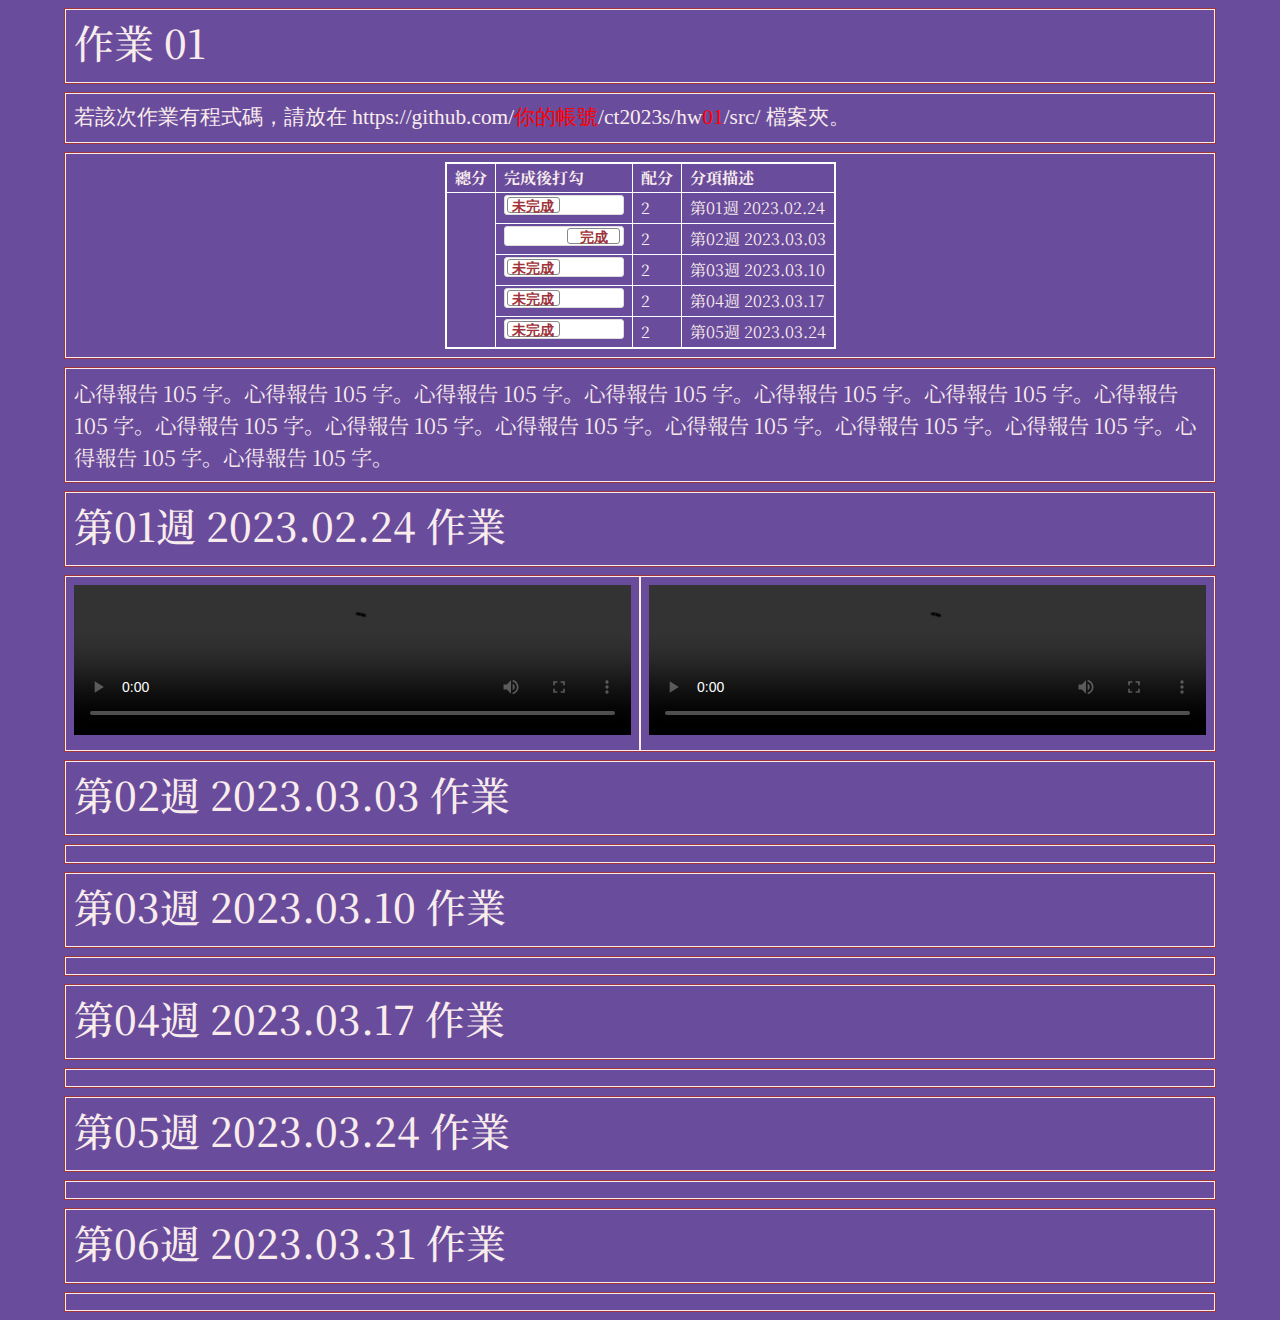
==== hw01/index.html @ 63d11814 "Add files via upload" ====
<!doctype html>
<html lang="zh-Hant-TW">
<head>
<!-- Required meta tags -->
<meta charset="utf-8">
<meta name="viewport" content="width=device-width, initial-scale=1">

<!-- D3, jquery -->
<script src="https://d3js.org/d3.v3.min.js" charset="utf-8"></script>
<script src="https://code.jquery.com/jquery-3.6.0.min.js" charset="utf-8"></script>

<!-- Bootstrap CSS -->
<link href="https://cdn.jsdelivr.net/npm/bootstrap@5.1.1/dist/css/bootstrap.min.css" rel="stylesheet">
<script src="https://cdn.jsdelivr.net/npm/bootstrap@5.1.1/dist/js/bootstrap.bundle.min.js"></script>

<title>作品集 Portfolio</title>
<style type="text/css">
  @import url('https://fonts.googleapis.com/css2?family=Noto+Serif+JP:wght@200&display=swap');

  table {
  border-collapse: collapse;
  border: 2px solid white; /* rgba(217,140,144,1) */
  font-size:  12pt;
  margin-left: auto;
  margin-right: auto;
  }

  td,
  th {
  border: 1px solid white;
  padding: 2px 8px;
  }

  .flipswitch
  {
      position: relative;
      background: white;
      width: 120px;
      height: 20px;
      -webkit-appearance: initial;
      border-radius: 3px;
      -webkit-tap-highlight-color: rgba(0, 0, 0, 0);
      outline:none;
      font-size: 14px;
      font-family: Trebuchet, Arial, sans-serif;
      font-weight: bold;
      cursor:pointer;
      border:1px solid #ddd;
  }
  .flipswitch:after
  {
      position:absolute;
      top:5%;
      display:block; 
      line-height:16px;
      width:45%;
      height:90%;
      background:#fff;
      box-sizing:border-box;
      text-align:center;
      transition: all 0.3s ease-in 0s; 
      color:rgba(159,53,58,1);
      border:#888 1px solid;
      border-radius:3px;
  }
  .flipswitch:after
  {
      left:2%;
      content: "未完成";
  }
  .flipswitch:checked:after
  {
      left:53%;
      content: "完成";
  }

  body {
    background-color: rgb(106, 76, 156); /* #6A4C9C */
    color: rgb(106, 76, 156);
    font-family: 'Noto Serif JP', serif;
  }

  .container-fluid {
    width:  90%;
  }

  .hw12 {
    border: 1px solid rgb(159, 53, 58);
    margin-top: 8px;
    margin-bottom: 8px;
  }

  .twenty {
    border: 1px solid #f9eced;
    color: #f9eced;
    padding: 8px;
    font-size: 16pt;
  }

  .twenty:hover {
      box-shadow: 0 0 5px 3px #f9eced;
      color: cyan; 
      text-shadow: 0 0 6px #FFFFFF, 0 0 6px #000000;
  }

  @font-face {
    font-family:'cjkFonts';
    src: url(cjkFonts_allseto_v1.11.woff2) format('woff2');
    /* https://cloudconvert.com/ttf-to-woff2 */
  }
  
  .cjkFonts {
    font-family: 'cjkFonts';
  }

</style>
</head>
<body>

<div class="container-fluid">

  <!-- ------------------------------------------------>
  <div class="row hw12">
    <div class="col-md-12 twenty">
      <h1>作業 01</h1>
    </div>
  </div>

  <!-- ------------------------------------------------>
  <div class="row hw12">
    <div class="col-md-12 twenty cjkFonts">
      若該次作業有程式碼，請放在 https://github.com/<span style="color:red;">你的帳號</span>/ct2023s/hw<span style="color:red;">01</span>/src/ 檔案夾。
    </div>
  </div>

  <!-- ------------------------------------------------>
  <div class="row hw12">
    <div class="col-md-12 twenty">
      <table>
        <tr>
          <th>總分</th>
          <th>完成後打勾</th>
          <th>配分</th>
          <th>分項描述</th>
        </tr>
        <tr>
          <td rowspan="7" id="myTotal"></td>
          <td><input type="checkbox" class="flipswitch" id="myCheckbox1"></td>
          <td id='m1'>2</td>
          <td>第01週 2023.02.24</td>
        </tr>
        <tr>
          <td><input type="checkbox" class="flipswitch" id="myCheckbox2" checked></td>
          <td id='m2'>2</td>
          <td>第02週 2023.03.03</td>
        </tr>
        <tr>
          <td><input type="checkbox" class="flipswitch" id="myCheckbox3"></td>
          <td id='m3'>2</td>
          <td>第03週 2023.03.10</td>
        </tr>
        <tr>
          <td><input type="checkbox" class="flipswitch" id="myCheckbox4"></td>
          <td id='m4'>2</td>
          <td>第04週 2023.03.17</td>
        </tr>
        <tr>
          <td><input type="checkbox" class="flipswitch" id="myCheckbox5"></td>
          <td id='m5'>2</td>
          <td>第05週 2023.03.24</td>
        </tr>
      </table>
    </div>
  </div>

  <!-- ------------------------------------------------>
  <div class="row hw12">
    <div class="col-md-12 twenty">
      心得報告 105 字。心得報告 105 字。心得報告 105 字。心得報告 105 字。心得報告 105 字。心得報告 105 字。心得報告 105 字。心得報告 105 字。心得報告 105 字。心得報告 105 字。心得報告 105 字。心得報告 105 字。心得報告 105 字。心得報告 105 字。心得報告 105 字。
    </div>
  </div>

  <!-- ------------------------------------------------>
  <div class="row hw12">
    <div class="col-md-12 twenty">
      <h1>第01週 2023.02.24 作業</h1>
    </div>
  </div>

  <!-- ------------------------------------------------>
  <div class="row hw12">
    <div class="col-md-6 twenty">
      <video id="video1" style="width:100%;max-width:100%;" controls="">
        <source src="https://www.w3schools.com/html/mov_bbb.mp4" type="video/mp4">
      </video>
    </div>
    <div class="col-md-6 twenty">
      <video id="video1" style="width:100%;max-width:100%;" controls="">
        <source src="https://www.w3schools.com/html/mov_bbb.mp4" type="video/mp4">
      </video>
    </div>
  </div>


  <!-- ------------------------------------------------>
  <div class="row hw12">
    <div class="col-md-12 twenty">
      <h1>第02週 2023.03.03 作業</h1>
    </div>
  </div>

  <!-- ------------------------------------------------>
  <div class="row hw12">
    <div class="col-md-12 twenty">
      
    </div>
  </div>



  <!-- ------------------------------------------------>
  <div class="row hw12">
    <div class="col-md-12 twenty">
      <h1>第03週 2023.03.10 作業</h1>
    </div>
  </div>

  <!-- ------------------------------------------------>
  <div class="row hw12">
    <div class="col-md-12 twenty">
      
    </div>
  </div>



  <!-- ------------------------------------------------>
  <div class="row hw12">
    <div class="col-md-12 twenty">
      <h1>第04週 2023.03.17 作業</h1>
    </div>
  </div>

  <!-- ------------------------------------------------>
  <div class="row hw12">
    <div class="col-md-12 twenty">
      
    </div>
  </div>



  <!-- ------------------------------------------------>
  <div class="row hw12">
    <div class="col-md-12 twenty">
      <h1>第05週 2023.03.24 作業</h1>
    </div>
  </div>

  <!-- ------------------------------------------------>
  <div class="row hw12">
    <div class="col-md-12 twenty">
      
    </div>
  </div>



  <!-- ------------------------------------------------>
  <div class="row hw12">
    <div class="col-md-12 twenty">
      <h1>第06週 2023.03.31 作業</h1>
    </div>
  </div>

  <!-- ------------------------------------------------>
  <div class="row hw12">
    <div class="col-md-12 twenty">
      
    </div>
  </div>


  <!-- ------------------------------------------------>

  <!-- ------------------------------------------------>


<script>
  $(function() {
    var f = function() {
      $(this).next().text($(this).is(':checked') ? '做完' : '未做完');
    };
    $('input').change(f).trigger('change');
  });

  d3.select("#myCheckbox1").on("change",update);
  d3.select("#myCheckbox2").on("change",update);
  d3.select("#myCheckbox3").on("change",update);
  d3.select("#myCheckbox4").on("change",update);
  d3.select("#myCheckbox5").on("change",update);
  d3.select("#myCheckbox6").on("change",update);
  d3.select("#myCheckbox7").on("change",update);

  update();
  
  function update(){

    var score = 0;

    if (d3.select("#myCheckbox1").property("checked")){
      score += parseInt(d3.select('#m1').html());
    }

    if (d3.select("#myCheckbox2").property("checked")){
      score += parseInt(d3.select('#m2').html());   
    }

    if (d3.select("#myCheckbox3").property("checked")){
      score += parseInt(d3.select('#m3').html());   
    }

    if (d3.select("#myCheckbox4").property("checked")){
      score += parseInt(d3.select('#m4').html());   
    }

    if (d3.select("#myCheckbox5").property("checked")){
      score += parseInt(d3.select('#m5').html());   
    }


    d3.select("#myTotal").html(score);    
  }
</script>

</body>
</html>
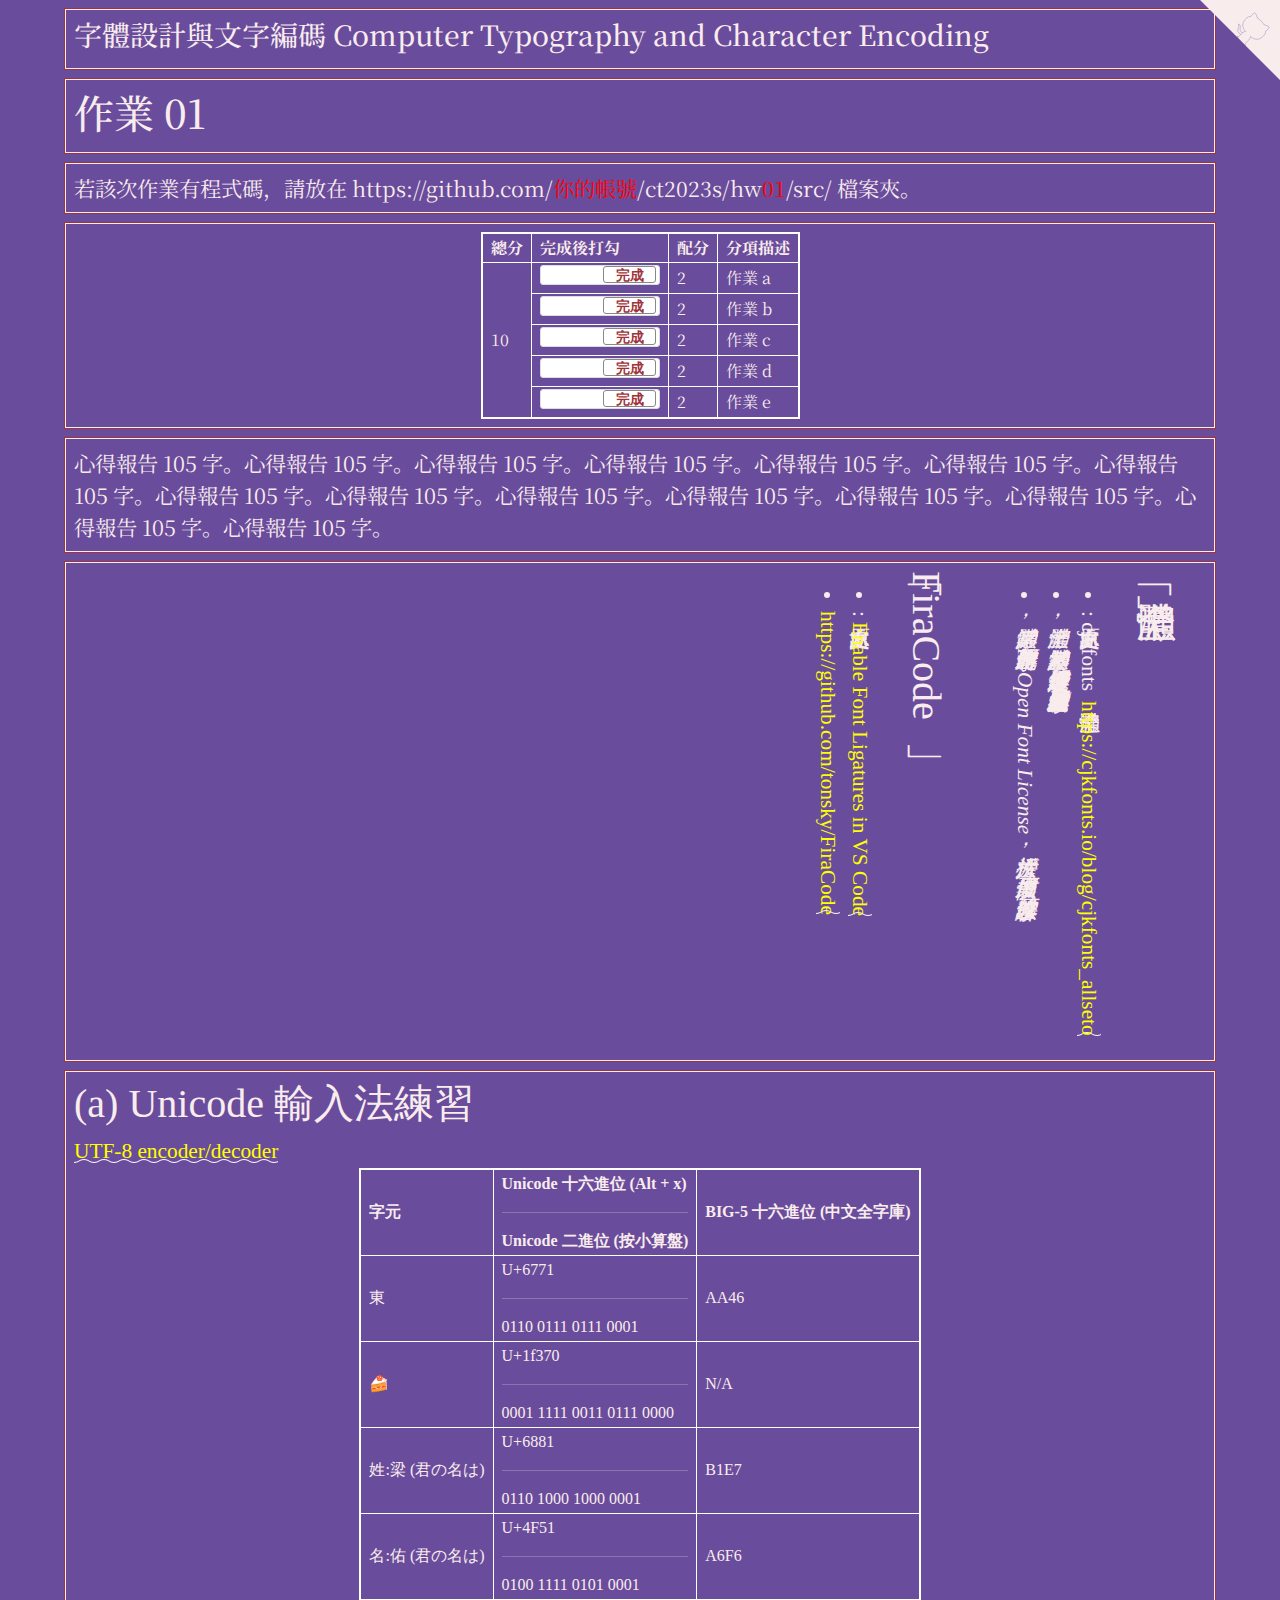
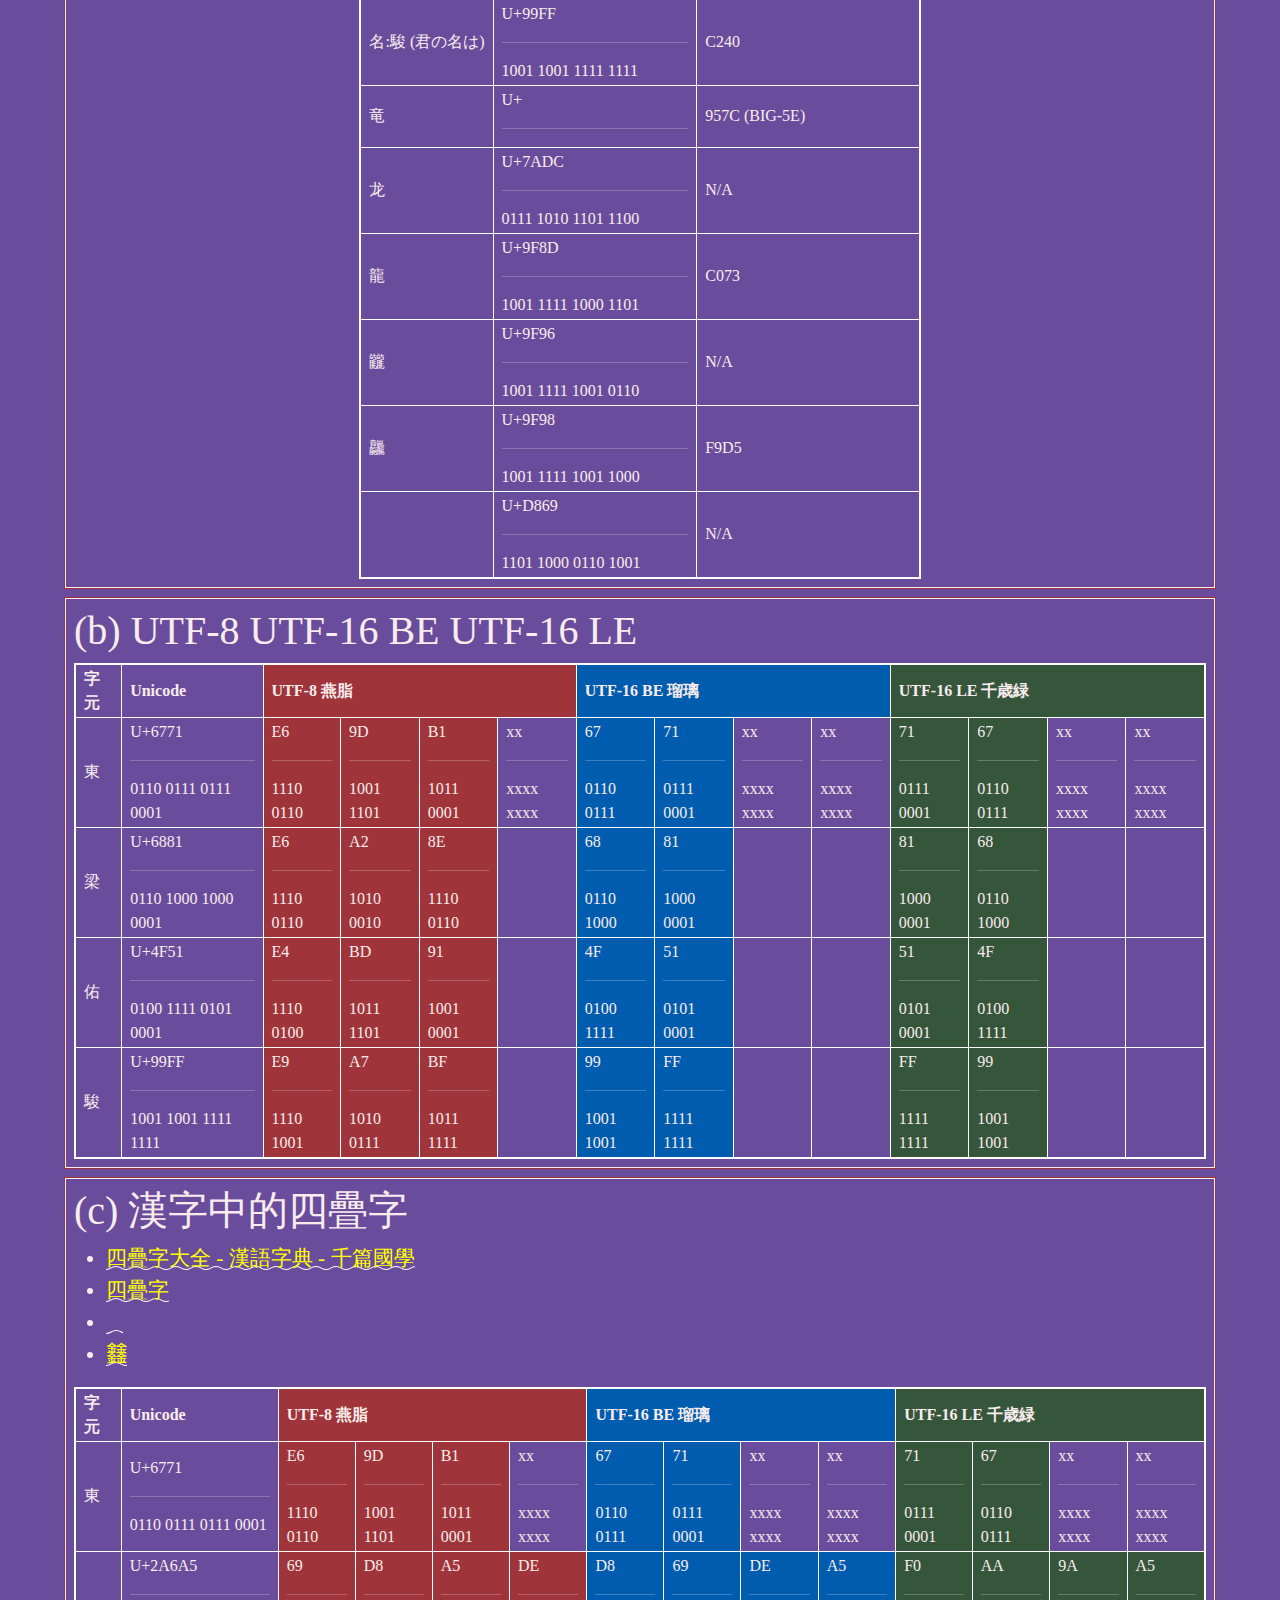
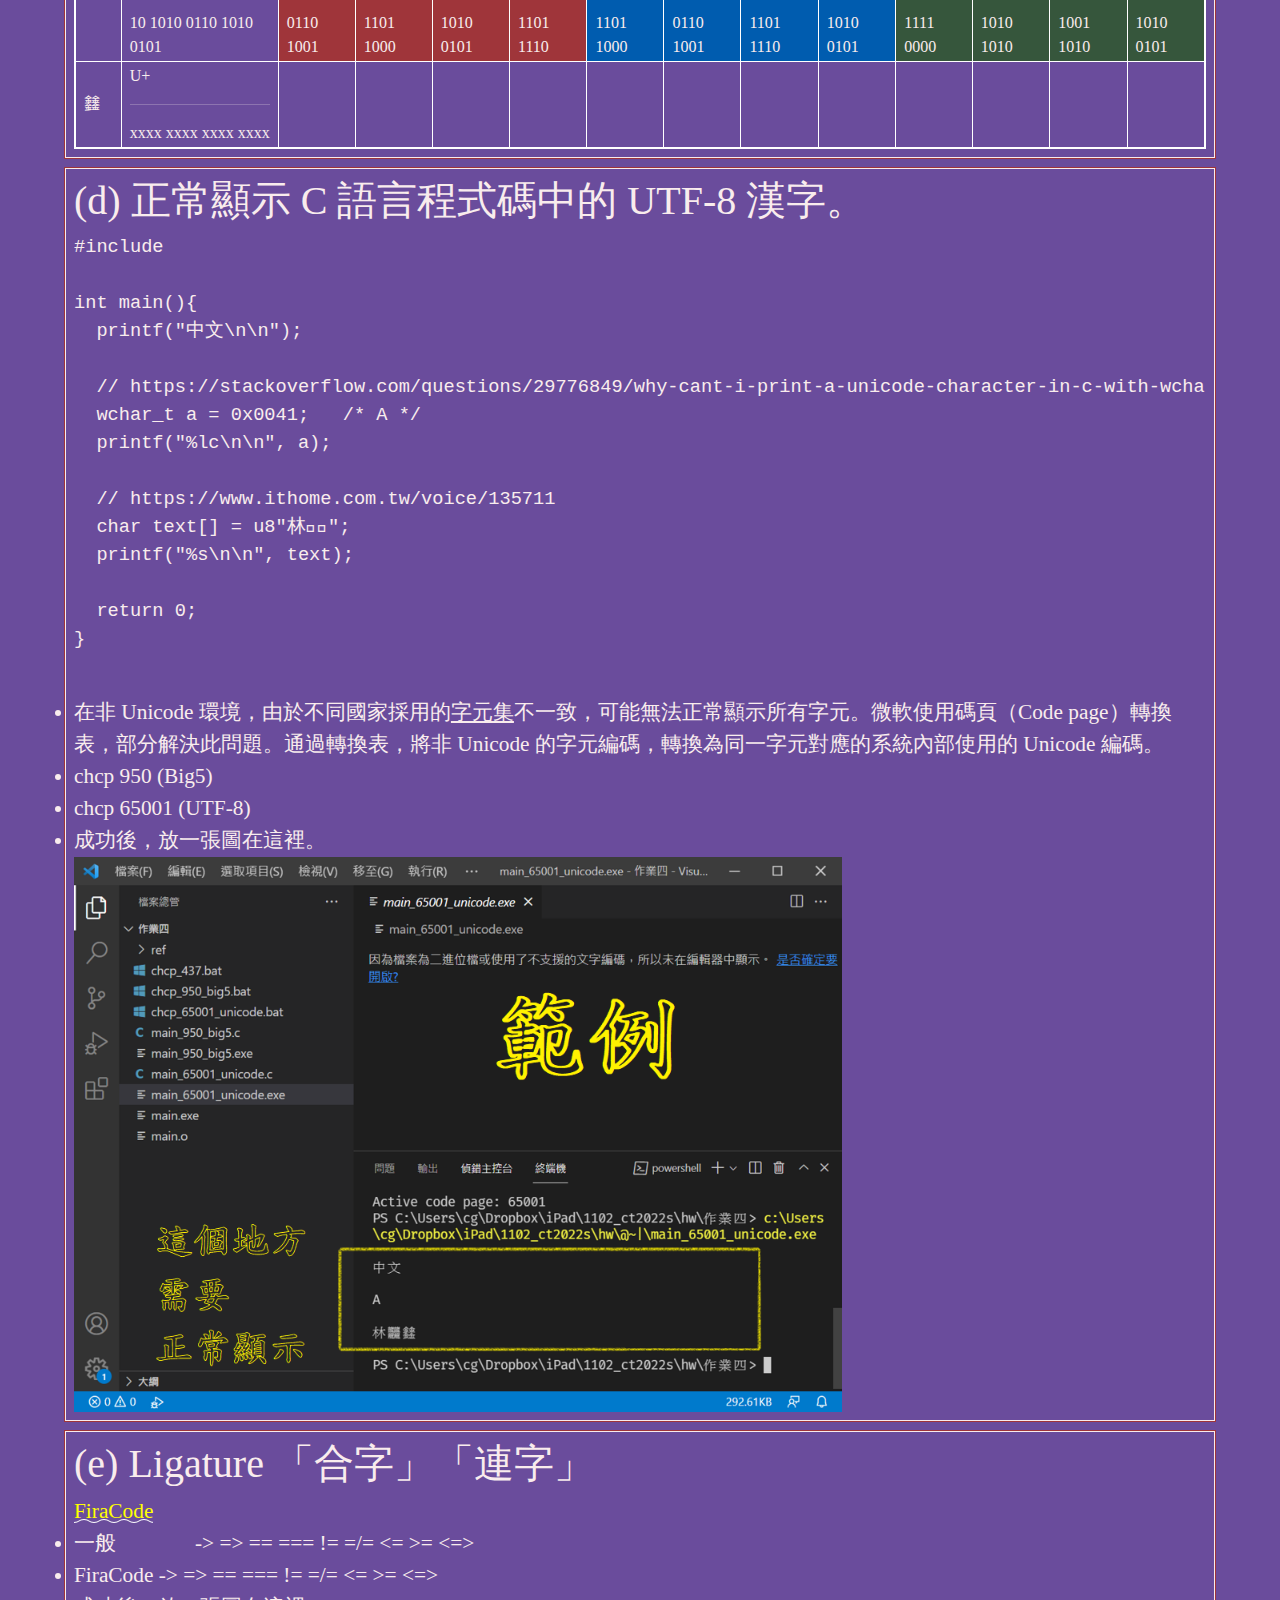
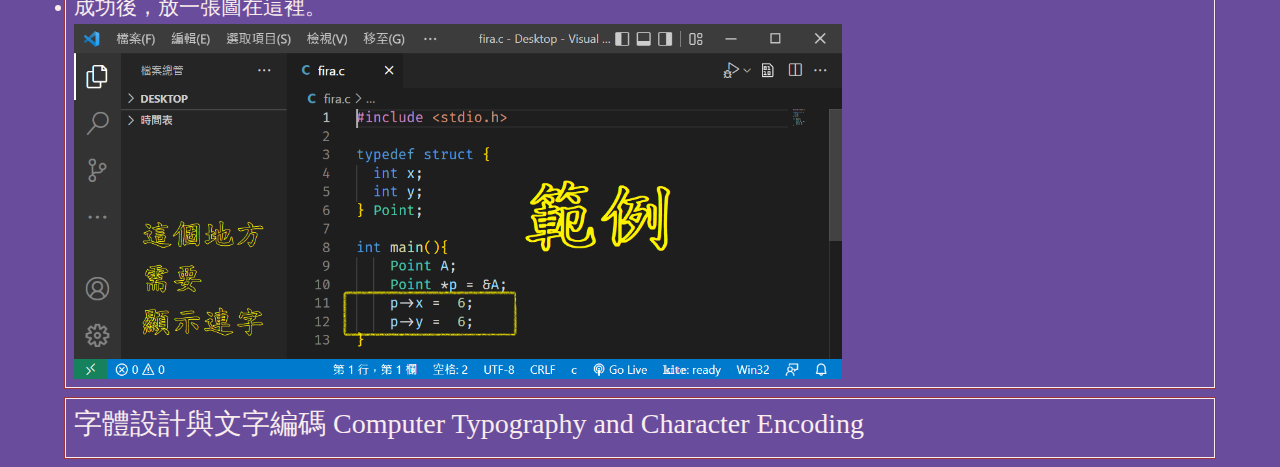
==== commit 56fd4a20: "HW1-2023-05-19-01" ====
--- a/hw01/index.html
+++ b/hw01/index.html
@@ -1,337 +1,645 @@
-<!doctype html>
-<html lang="zh-Hant-TW">
-<head>
-<!-- Required meta tags -->
-<meta charset="utf-8">
-<meta name="viewport" content="width=device-width, initial-scale=1">
-
-<!-- D3, jquery -->
-<script src="https://d3js.org/d3.v3.min.js" charset="utf-8"></script>
-<script src="https://code.jquery.com/jquery-3.6.0.min.js" charset="utf-8"></script>
-
-<!-- Bootstrap CSS -->
-<link href="https://cdn.jsdelivr.net/npm/bootstrap@5.1.1/dist/css/bootstrap.min.css" rel="stylesheet">
-<script src="https://cdn.jsdelivr.net/npm/bootstrap@5.1.1/dist/js/bootstrap.bundle.min.js"></script>
-
-<title>作品集 Portfolio</title>
-<style type="text/css">
-  @import url('https://fonts.googleapis.com/css2?family=Noto+Serif+JP:wght@200&display=swap');
-
-  table {
-  border-collapse: collapse;
-  border: 2px solid white; /* rgba(217,140,144,1) */
-  font-size:  12pt;
-  margin-left: auto;
-  margin-right: auto;
-  }
-
-  td,
-  th {
-  border: 1px solid white;
-  padding: 2px 8px;
-  }
-
-  .flipswitch
-  {
-      position: relative;
-      background: white;
-      width: 120px;
-      height: 20px;
-      -webkit-appearance: initial;
-      border-radius: 3px;
-      -webkit-tap-highlight-color: rgba(0, 0, 0, 0);
-      outline:none;
-      font-size: 14px;
-      font-family: Trebuchet, Arial, sans-serif;
-      font-weight: bold;
-      cursor:pointer;
-      border:1px solid #ddd;
-  }
-  .flipswitch:after
-  {
-      position:absolute;
-      top:5%;
-      display:block; 
-      line-height:16px;
-      width:45%;
-      height:90%;
-      background:#fff;
-      box-sizing:border-box;
-      text-align:center;
-      transition: all 0.3s ease-in 0s; 
-      color:rgba(159,53,58,1);
-      border:#888 1px solid;
-      border-radius:3px;
-  }
-  .flipswitch:after
-  {
-      left:2%;
-      content: "未完成";
-  }
-  .flipswitch:checked:after
-  {
-      left:53%;
-      content: "完成";
-  }
-
-  body {
-    background-color: rgb(106, 76, 156); /* #6A4C9C */
-    color: rgb(106, 76, 156);
-    font-family: 'Noto Serif JP', serif;
-  }
-
-  .container-fluid {
-    width:  90%;
-  }
-
-  .hw12 {
-    border: 1px solid rgb(159, 53, 58);
-    margin-top: 8px;
-    margin-bottom: 8px;
-  }
-
-  .twenty {
-    border: 1px solid #f9eced;
-    color: #f9eced;
-    padding: 8px;
-    font-size: 16pt;
-  }
-
-  .twenty:hover {
-      box-shadow: 0 0 5px 3px #f9eced;
-      color: cyan; 
-      text-shadow: 0 0 6px #FFFFFF, 0 0 6px #000000;
-  }
-
-  @font-face {
-    font-family:'cjkFonts';
-    src: url(cjkFonts_allseto_v1.11.woff2) format('woff2');
-    /* https://cloudconvert.com/ttf-to-woff2 */
-  }
-  
-  .cjkFonts {
-    font-family: 'cjkFonts';
-  }
-
-</style>
-</head>
-<body>
-
-<div class="container-fluid">
-
-  <!-- ------------------------------------------------>
-  <div class="row hw12">
-    <div class="col-md-12 twenty">
-      <h1>作業 01</h1>
-    </div>
-  </div>
-
-  <!-- ------------------------------------------------>
-  <div class="row hw12">
-    <div class="col-md-12 twenty cjkFonts">
-      若該次作業有程式碼，請放在 https://github.com/<span style="color:red;">你的帳號</span>/ct2023s/hw<span style="color:red;">01</span>/src/ 檔案夾。
-    </div>
-  </div>
-
-  <!-- ------------------------------------------------>
-  <div class="row hw12">
-    <div class="col-md-12 twenty">
-      <table>
-        <tr>
-          <th>總分</th>
-          <th>完成後打勾</th>
-          <th>配分</th>
-          <th>分項描述</th>
-        </tr>
-        <tr>
-          <td rowspan="7" id="myTotal"></td>
-          <td><input type="checkbox" class="flipswitch" id="myCheckbox1"></td>
-          <td id='m1'>2</td>
-          <td>第01週 2023.02.24</td>
-        </tr>
-        <tr>
-          <td><input type="checkbox" class="flipswitch" id="myCheckbox2" checked></td>
-          <td id='m2'>2</td>
-          <td>第02週 2023.03.03</td>
-        </tr>
-        <tr>
-          <td><input type="checkbox" class="flipswitch" id="myCheckbox3"></td>
-          <td id='m3'>2</td>
-          <td>第03週 2023.03.10</td>
-        </tr>
-        <tr>
-          <td><input type="checkbox" class="flipswitch" id="myCheckbox4"></td>
-          <td id='m4'>2</td>
-          <td>第04週 2023.03.17</td>
-        </tr>
-        <tr>
-          <td><input type="checkbox" class="flipswitch" id="myCheckbox5"></td>
-          <td id='m5'>2</td>
-          <td>第05週 2023.03.24</td>
-        </tr>
-      </table>
-    </div>
-  </div>
-
-  <!-- ------------------------------------------------>
-  <div class="row hw12">
-    <div class="col-md-12 twenty">
-      心得報告 105 字。心得報告 105 字。心得報告 105 字。心得報告 105 字。心得報告 105 字。心得報告 105 字。心得報告 105 字。心得報告 105 字。心得報告 105 字。心得報告 105 字。心得報告 105 字。心得報告 105 字。心得報告 105 字。心得報告 105 字。心得報告 105 字。
-    </div>
-  </div>
-
-  <!-- ------------------------------------------------>
-  <div class="row hw12">
-    <div class="col-md-12 twenty">
-      <h1>第01週 2023.02.24 作業</h1>
-    </div>
-  </div>
-
-  <!-- ------------------------------------------------>
-  <div class="row hw12">
-    <div class="col-md-6 twenty">
-      <video id="video1" style="width:100%;max-width:100%;" controls="">
-        <source src="https://www.w3schools.com/html/mov_bbb.mp4" type="video/mp4">
-      </video>
-    </div>
-    <div class="col-md-6 twenty">
-      <video id="video1" style="width:100%;max-width:100%;" controls="">
-        <source src="https://www.w3schools.com/html/mov_bbb.mp4" type="video/mp4">
-      </video>
-    </div>
-  </div>
-
-
-  <!-- ------------------------------------------------>
-  <div class="row hw12">
-    <div class="col-md-12 twenty">
-      <h1>第02週 2023.03.03 作業</h1>
-    </div>
-  </div>
-
-  <!-- ------------------------------------------------>
-  <div class="row hw12">
-    <div class="col-md-12 twenty">
-      
-    </div>
-  </div>
-
-
-
-  <!-- ------------------------------------------------>
-  <div class="row hw12">
-    <div class="col-md-12 twenty">
-      <h1>第03週 2023.03.10 作業</h1>
-    </div>
-  </div>
-
-  <!-- ------------------------------------------------>
-  <div class="row hw12">
-    <div class="col-md-12 twenty">
-      
-    </div>
-  </div>
-
-
-
-  <!-- ------------------------------------------------>
-  <div class="row hw12">
-    <div class="col-md-12 twenty">
-      <h1>第04週 2023.03.17 作業</h1>
-    </div>
-  </div>
-
-  <!-- ------------------------------------------------>
-  <div class="row hw12">
-    <div class="col-md-12 twenty">
-      
-    </div>
-  </div>
-
-
-
-  <!-- ------------------------------------------------>
-  <div class="row hw12">
-    <div class="col-md-12 twenty">
-      <h1>第05週 2023.03.24 作業</h1>
-    </div>
-  </div>
-
-  <!-- ------------------------------------------------>
-  <div class="row hw12">
-    <div class="col-md-12 twenty">
-      
-    </div>
-  </div>
-
-
-
-  <!-- ------------------------------------------------>
-  <div class="row hw12">
-    <div class="col-md-12 twenty">
-      <h1>第06週 2023.03.31 作業</h1>
-    </div>
-  </div>
-
-  <!-- ------------------------------------------------>
-  <div class="row hw12">
-    <div class="col-md-12 twenty">
-      
-    </div>
-  </div>
-
-
-  <!-- ------------------------------------------------>
-
-  <!-- ------------------------------------------------>
-
-
-<script>
-  $(function() {
-    var f = function() {
-      $(this).next().text($(this).is(':checked') ? '做完' : '未做完');
-    };
-    $('input').change(f).trigger('change');
-  });
-
-  d3.select("#myCheckbox1").on("change",update);
-  d3.select("#myCheckbox2").on("change",update);
-  d3.select("#myCheckbox3").on("change",update);
-  d3.select("#myCheckbox4").on("change",update);
-  d3.select("#myCheckbox5").on("change",update);
-  d3.select("#myCheckbox6").on("change",update);
-  d3.select("#myCheckbox7").on("change",update);
-
-  update();
-  
-  function update(){
-
-    var score = 0;
-
-    if (d3.select("#myCheckbox1").property("checked")){
-      score += parseInt(d3.select('#m1').html());
-    }
-
-    if (d3.select("#myCheckbox2").property("checked")){
-      score += parseInt(d3.select('#m2').html());   
-    }
-
-    if (d3.select("#myCheckbox3").property("checked")){
-      score += parseInt(d3.select('#m3').html());   
-    }
-
-    if (d3.select("#myCheckbox4").property("checked")){
-      score += parseInt(d3.select('#m4').html());   
-    }
-
-    if (d3.select("#myCheckbox5").property("checked")){
-      score += parseInt(d3.select('#m5').html());   
-    }
-
-
-    d3.select("#myTotal").html(score);    
-  }
-</script>
-
-</body>
-</html>
+<!DOCTYPE html>
+<!-- saved from url=(0049)https://tjhsieh.github.io/ct2023s/hw01/index.html -->
+<html lang="zh-Hant-TW"><head><meta http-equiv="Content-Type" content="text/html; charset=UTF-8">
+<!-- Required meta tags -->
+
+<meta name="viewport" content="width=device-width, initial-scale=1">
+
+<!-- D3, jquery -->
+<script src="./index_files/d3.v3.min.js.下載" charset="utf-8"></script>
+<script src="./index_files/jquery-3.6.0.min.js.下載" charset="utf-8"></script>
+
+<!-- Bootstrap CSS -->
+<link href="./index_files/bootstrap.min.css" rel="stylesheet">
+<script src="./index_files/bootstrap.bundle.min.js.下載"></script>
+
+<title>作品集 Portfolio</title>
+<!-- https://alexlenail.me/NN-SVG/about.html -->
+<link rel="icon" href="https://tjhsieh.github.io/ct2023s/hw00/favicon.svg">
+<style type="text/css">
+  @import url('https://fonts.googleapis.com/css2?family=Noto+Serif+JP:wght@200&display=swap');
+
+  table {
+    border-collapse: collapse;
+    border: 2px solid white; /* rgba(217,140,144,1) */
+    font-size:  12pt;
+    margin-left: auto;
+    margin-right: auto;
+  }
+
+  td,
+  th {
+    border: 1px solid white;
+    padding: 2px 8px;
+  }
+
+  .flipswitch
+  {
+      position: relative;
+      background: white;
+      width: 120px;
+      height: 20px;
+      -webkit-appearance: initial;
+      border-radius: 3px;
+      -webkit-tap-highlight-color: rgba(0, 0, 0, 0);
+      outline:none;
+      font-size: 14px;
+      font-family: Trebuchet, Arial, sans-serif;
+      font-weight: bold;
+      cursor:pointer;
+      border:1px solid #ddd;
+  }
+  .flipswitch:after
+  {
+      position:absolute;
+      top:5%;
+      display:block; 
+      line-height:16px;
+      width:45%;
+      height:90%;
+      background:#fff;
+      box-sizing:border-box;
+      text-align:center;
+      transition: all 0.3s ease-in 0s; 
+      color:rgba(159,53,58,1);
+      border:#888 1px solid;
+      border-radius:3px;
+  }
+  .flipswitch:after
+  {
+      left:2%;
+      content: "未完成";
+  }
+  .flipswitch:checked:after
+  {
+      left:53%;
+      content: "完成";
+  }
+
+  body {
+    background-color: rgb(106, 76, 156); /* #6A4C9C */
+    color: rgb(106, 76, 156);
+    font-family: 'Noto Serif JP', serif;
+  }
+
+  .container-fluid {
+    width:  90%;
+  }
+
+  .hw12 {
+    border: 1px solid rgb(159, 53, 58);
+    margin-top: 8px;
+    margin-bottom: 8px;
+  }
+
+  .twenty {
+    border: 1px solid #f9eced;
+    color: #f9eced;
+    padding: 8px;
+    font-size: 16pt;
+  }
+
+  .twenty:hover {
+      box-shadow: 0 0 5px 3px #f9eced;
+      color: cyan; 
+      text-shadow: 0 0 6px #FFFFFF, 0 0 6px #000000;
+  }
+
+  @font-face {
+    font-family:'cjkFonts';
+    src: url(cjkFonts_allseto_v1.11.woff2) format('woff2');
+    /* https://cloudconvert.com/ttf-to-woff2 */
+  }
+
+  @font-face {
+    font-family:'FiraCode-Regular';
+    src: url(FiraCode-Regular.woff2) format('woff2');
+    /* https://worldofzero.com/posts/enable-font-ligatures-vscode/ */
+  }
+
+  .cjkFonts {
+    font-family: 'cjkFonts';
+    writing-mode: vertical-rl;
+  }
+
+  .cjkFontsH {
+    font-family: 'cjkFonts';
+  }
+
+  .FiraCode {
+    font-family: 'FiraCode-Regular';
+  }
+
+  .github-corner:hover 
+  .octo-arm {
+    animation: octocat-wave 560ms ease-in-out
+  }
+  @keyframes octocat-wave {
+    0%,100% {
+      transform:rotate(0)
+    }
+    20%,60% {
+      transform:rotate(-25deg)
+    }
+    40%,80% {
+      transform:rotate(10deg)
+    }
+  }
+  @media (max-width:500px) {
+    .github-corner:hover 
+    .octo-arm {
+      animation:none
+    }
+
+    .github-corner 
+    .octo-arm {
+      animation: octocat-wave 560ms ease-in-out
+    }
+  }
+
+  /* 波浪 */
+  a {
+    color:yellow;
+    text-decoration: none; 
+    background: url("data:image/svg+xml,%3Csvg xmlns='http://www.w3.org/2000/svg' viewBox='0 0 20 4'%3E%3Cpath fill='none' stroke='%23fff' d='M0 3.5c5 0 5-3 10-3s5 3 10 3 5-3 10-3 5 3 10 3'/%3E%3C/svg%3E") repeat-x 0 100%; 
+    background-size:20px auto; 
+    animation: waveMove 1s infinite linear;
+  }
+
+  a:hover {
+    color:#f30;
+    text-decoration: none;
+    background: none;
+    animation: none;
+    text-decoration: underline;
+    padding:2px 0;
+  }
+  @keyframes waveMove {
+    from { background-position:0 100%; }
+    to { background-position:20px 100%; }
+  }
+  /* 波浪 */
+</style>
+</head>
+<body>
+<!-- https://alexlenail.me/NN-SVG/about.html -->
+<a href="https://github.com/%E4%BD%A0%E7%9A%84%E5%B8%B3%E8%99%9F/ct2023s/" class="github-corner" aria-label="View source on Github">
+  <svg width="80" height="80" viewBox="0 0 250 250" style="fill:#f9eced; color:#fff; position: absolute; top: 0; border: 0; right: 0;" aria-hidden="true">
+    <path d="M0,0 L115,115 L130,115 L142,142 L250,250 L250,0 Z"></path>
+    <path d="M128.3,109.0 C113.8,99.7 119.0,89.6 119.0,89.6 C122.0,82.7 120.5,78.6 120.5,78.6 C119.2,72.0 123.4,76.3 123.4,76.3 C127.3,80.9 125.5,87.3 125.5,87.3 C122.9,97.6 130.6,101.9 134.4,103.2" fill="#f9eced" stroke="#6A4C9C" style="transform-origin: 130px 106px;" class="octo-arm"></path>
+    <path d="M115.0,115.0 C114.9,115.1 118.7,116.5 119.8,115.4 L133.7,101.6 C136.9,99.2 139.9,98.4 142.2,98.6 C133.8,88.0 127.5,74.4 143.8,58.0 C148.5,53.4 154.0,51.2 159.7,51.0 C160.3,49.4 163.2,43.6 171.4,40.1 C171.4,40.1 176.1,42.5 178.8,56.2 C183.1,58.6 187.2,61.8 190.9,65.4 C194.5,69.0 197.7,73.2 200.1,77.6 C213.8,80.2 216.3,84.9 216.3,84.9 C212.7,93.1 206.9,96.0 205.4,96.6 C205.1,102.4 203.0,107.8 198.3,112.5 C181.9,128.9 168.3,122.5 157.7,114.1 C157.9,116.9 156.7,120.9 152.7,124.9 L141.0,136.5 C139.8,137.7 141.6,141.9 141.8,141.8 Z" fill="#f9eced" stroke="#6A4C9C" class="octo-body"></path>
+  </svg>
+</a>
+
+
+<div class="container-fluid">
+
+  <!-- ------------------------------------------------>
+  <div class="row hw12">
+    <div class="col-md-12 twenty">
+      <h3>字體設計與文字編碼   Computer Typography and Character Encoding</h3>
+    </div>
+  </div>
+
+  <!-- ------------------------------------------------>
+  <div class="row hw12">
+    <div class="col-md-12 twenty">
+      <h1>作業 01</h1>
+    </div>
+  </div>
+
+  <!-- ------------------------------------------------>
+  <div class="row hw12">
+    <div class="col-md-12 twenty">
+      若該次作業有程式碼，請放在 https://github.com/<span style="color:red;">你的帳號</span>/ct2023s/hw<span style="color:red;">01</span>/src/ 檔案夾。
+    </div>
+  </div>
+
+  <!-- ------------------------------------------------>
+  <div class="row hw12">
+    <div class="col-md-12 twenty">
+      <table>
+        <tbody><tr>
+          <th>總分</th>
+          <th>完成後打勾</th>
+          <th>配分</th>
+          <th>分項描述</th>
+        </tr>
+        <tr>
+          <td rowspan="7" id="myTotal">2</td>
+          <td><input type="checkbox" class="flipswitch" id="myCheckbox1" checked></td>
+          <td id="m1">2</td>
+          <td>作業 a</td>
+        </tr>
+        <tr>
+          <td><input type="checkbox" class="flipswitch" id="myCheckbox2" checked></td>
+          <td id="m2">2</td>
+          <td>作業 b</td>
+        </tr>
+        <tr>
+          <td><input type="checkbox" class="flipswitch" id="myCheckbox3" checked></td>
+          <td id="m3">2</td>
+          <td>作業 c</td>
+        </tr>
+        <tr>
+          <td><input type="checkbox" class="flipswitch" id="myCheckbox4" checked></td>
+          <td id="m4">2</td>
+          <td>作業 d</td>
+        </tr>
+        <tr>
+          <td><input type="checkbox" class="flipswitch" id="myCheckbox5" checked></td>
+          <td id="m5">2</td>
+          <td>作業 e</td>
+        </tr>
+      </tbody></table>
+    </div>
+  </div>
+
+  <!-- ------------------------------------------------>
+  <div class="row hw12">
+    <div class="col-md-12 twenty">
+      心得報告 105 字。心得報告 105 字。心得報告 105 字。心得報告 105 字。心得報告 105 字。心得報告 105 字。心得報告 105 字。心得報告 105 字。心得報告 105 字。心得報告 105 字。心得報告 105 字。心得報告 105 字。心得報告 105 字。心得報告 105 字。心得報告 105 字。
+    </div>
+  </div>
+
+  <!-- ------------------------------------------------>
+  <div class="row hw12">
+    <div class="col-md-12 twenty cjkFonts">
+      <h1> 「全瀨體」</h1>
+
+      <ul>
+        <li>原文出處: cjkfonts 全瀨體 <a href="https://cjkfonts.io/blog/cjkfonts_allseto" target="_blank"> https://cjkfonts.io/blog/cjkfonts_allseto</a></li>
+        <li><cite>全瀨體，基於瀨戶字體，透過深度學習智能造字，產生的字體數量是跟思源黑體相同。</cite></li>
+        <li><cite>瀨戶字體，原作者將此字體用 SIL Open Font License 授權方法，可以商業使用，可以容許修改字體。</cite></li>
+      </ul>
+
+      <h1> 「FiraCode」</h1>
+
+      <ul>
+       <li>原文出處: <a href="https://worldofzero.com/posts/enable-font-ligatures-vscode/" target="_blank"> Enable Font Ligatures in VS Code </a></li>
+        <li><a href="https://github.com/tonsky/FiraCode" target="_blank">https://github.com/tonsky/FiraCode</a></li>
+      </ul>
+
+
+    </div>
+  </div>
+
+  <!-- ------------------------------------------------>
+  <!--
+  <div class="row hw12">
+    <div class="col-md-6 twenty">
+      <video id="video1" style="width:100%;max-width:100%;" controls="">
+        <source src="https://www.w3schools.com/html/mov_bbb.mp4" type="video/mp4">
+      </video>
+    </div>
+    <div class="col-md-6 twenty">
+      <video id="video1" style="width:100%;max-width:100%;" controls="">
+        <source src="https://www.w3schools.com/html/mov_bbb.mp4" type="video/mp4">
+      </video>
+    </div>
+  </div>
+  -->
+
+
+  <!-- ------------------------------------------------>
+  <div class="row hw12">
+    <div class="col-md-12 twenty cjkFontsH">
+      <h1>(a) Unicode 輸入法練習 </h1>
+      <a href="https://mothereff.in/utf-8" target="_blank">UTF-8 encoder/decoder</a>
+      <table>
+        <tbody><tr>
+          <th>字元</th>
+          <th>Unicode 十六進位 (Alt + x)<hr>Unicode 二進位 (按小算盤)</th>
+          <th>BIG-5 十六進位 (中文全字庫)</th>
+        </tr>
+        <tr>
+          <td>東</td>
+          <td>U+6771<hr>0110 0111 0111 0001</td>
+          <td>AA46</td> <!-- BIG-5 十六進位 -->
+        </tr>
+        <tr>
+          <td>🍰</td>
+          <td>U+1f370<hr>0001 1111 0011 0111 0000</td> <!-- Unicode 二進位 -->
+          <td>N/A</td> <!-- BIG-5 十六進位 -->
+        </tr>
+        <tr>
+          <td>姓:梁 (君の名は)</td>
+          <td>U+6881<hr>0110 1000 1000 0001</td> <!-- Unicode 二進位 -->
+          <td>B1E7</td> <!-- BIG-5 十六進位 -->
+        </tr>
+        <tr>
+          <td>名:佑 (君の名は)</td>
+          <td>U+4F51<hr>0100 1111 0101 0001</td> <!-- Unicode 二進位 -->
+          <td>A6F6</td> <!-- BIG-5 十六進位 -->
+        </tr>
+        <tr>
+          <td>名:駿 (君の名は)</td>
+          <td>U+99FF<hr>1001 1001 1111 1111</td> <!-- Unicode 二進位 -->
+          <td>C240</td> <!-- BIG-5 十六進位 -->
+        </tr>
+        <tr>
+          <td>竜</td>
+          <td>U+<hr></td> <!-- Unicode 二進位 -->
+          <td>957C (BIG-5E)</td> <!-- BIG-5 十六進位 -->
+        </tr>
+        <tr>
+          <td>龙</td>
+          <td>U+7ADC<hr>0111 1010 1101 1100</td> <!-- Unicode 二進位 -->
+          <td>N/A</td> <!-- BIG-5 十六進位 -->
+        </tr>
+        <tr>
+          <td>龍</td>
+          <td>U+9F8D<hr>1001 1111 1000 1101</td> <!-- Unicode 二進位 -->
+          <td>C073</td> <!-- BIG-5 十六進位 -->
+        </tr>
+        <tr>
+          <td>龖</td>
+          <td>U+9F96<hr>1001 1111 1001 0110</td> <!-- Unicode 二進位 -->
+          <td>N/A</td> <!-- BIG-5 十六進位 -->
+        </tr>
+        <tr>
+          <td>龘</td>
+          <td>U+9F98<hr>1001 1111 1001 1000</td> <!-- Unicode 二進位 -->
+          <td>F9D5</td> <!-- BIG-5 十六進位 -->
+        </tr>
+        <tr>
+          <td>𪚥</td> <!-- 新細明體-ExtB -->
+          <td>U+D869<hr>1101 1000 0110 1001</td> <!-- Unicode 二進位 -->
+          <td>N/A</td> <!-- BIG-5 十六進位 -->
+        </tr>
+      </tbody></table>
+    </div>
+  </div>
+
+  <!-- ------------------------------------------------>
+  <div class="row hw12">
+    <div class="col-md-12 twenty cjkFontsH">
+      <h1>(b) UTF-8 UTF-16 BE UTF-16 LE</h1>
+
+      <table>
+        <tbody><tr>
+          <th>字元</th> <!-- 紺 https://nipponcolors.com/#kon --> <!-- 桔梗 https://nipponcolors.com/#kikyo --> 
+          <th colspan="1">Unicode</th>
+          <th colspan="4" style="background-color:#9F353A;">UTF-8 燕脂</th> <!-- 燕脂 https://nipponcolors.com/#enji -->
+          <th colspan="4" style="background-color:#005CAF;">UTF-16 BE 瑠璃</th> <!-- 瑠璃 https://nipponcolors.com/#ruri https://nipponcolors.com/#kon -->
+          <th colspan="4" style="background-color:#36563C;">UTF-16 LE 千歳緑</th> <!-- 千歳緑 https://nipponcolors.com/#chitosemidori -->
+        </tr>
+        <tr>
+          <td>東</td>
+          <td>U+6771<hr>0110 0111 0111 0001</td>
+          <td style="background-color:#9F353A;">E6<hr>1110 0110</td> <!-- UTF-8 -->
+          <td style="background-color:#9F353A;">9D<hr>1001 1101</td>
+          <td style="background-color:#9F353A;">B1<hr>1011 0001</td>
+          <td>xx<hr>xxxx xxxx</td>
+          <td style="background-color:#005CAF;">67<hr>0110 0111</td> <!-- UTF-16 BE -->
+          <td style="background-color:#005CAF;">71<hr>0111 0001</td>
+          <td>xx<hr>xxxx xxxx</td>
+          <td>xx<hr>xxxx xxxx</td>
+          <td style="background-color:#36563C;">71<hr>0111 0001</td> <!-- UTF-16 LE -->
+          <td style="background-color:#36563C;">67<hr>0110 0111</td>
+          <td>xx<hr>xxxx xxxx</td>
+          <td>xx<hr>xxxx xxxx</td>
+        </tr>       
+        <tr>
+          <td>梁</td>
+          <td>U+6881<hr>0110 1000 1000 0001</td>
+          <td style="background-color:#9F353A;">E6<hr>1110 0110</td> <!-- UTF-8 -->
+          <td style="background-color:#9F353A;">A2<hr>1010 0010</td>
+          <td style="background-color:#9F353A;">8E<hr>1110 0110</td>
+          <td></td>
+          <td style="background-color:#005CAF;">68<hr>0110 1000</td> <!-- UTF-16 BE -->
+          <td style="background-color:#005CAF;">81<hr>1000 0001</td>
+          <td></td>
+          <td></td>
+          <td style="background-color:#36563C;">81<hr>1000 0001</td> <!-- UTF-16 LE -->
+          <td style="background-color:#36563C;">68<hr>0110 1000</td>
+          <td></td>
+          <td></td>
+        </tr>
+        <tr>
+          <td>佑</td>
+          <td>U+4F51<hr>0100 1111 0101 0001</td>
+          <td style="background-color:#9F353A;">E4<hr>1110 0100</td> <!-- UTF-8 -->
+          <td style="background-color:#9F353A;">BD<hr>1011 1101</td>
+          <td style="background-color:#9F353A;">91<hr>1001 0001</td>
+          <td></td>
+          <td style="background-color:#005CAF;">4F<hr>0100 1111</td> <!-- UTF-16 BE -->
+          <td style="background-color:#005CAF;">51<hr>0101 0001</td>
+          <td></td>
+          <td></td>
+          <td style="background-color:#36563C;">51<hr>0101 0001</td> <!-- UTF-16 LE -->
+          <td style="background-color:#36563C;">4F<hr>0100 1111</td>
+          <td></td>
+          <td></td>
+        </tr>
+        <tr>
+          <td>駿</td>
+          <td>U+99FF<hr>1001 1001 1111 1111</td>
+          <td style="background-color:#9F353A;">E9<hr>1110 1001</td> <!-- UTF-8 -->
+          <td style="background-color:#9F353A;">A7<hr>1010 0111</td>
+          <td style="background-color:#9F353A;">BF<hr>1011 1111</td>
+          <td></td>
+          <td style="background-color:#005CAF;">99<hr>1001 1001</td> <!-- UTF-16 BE -->
+          <td style="background-color:#005CAF;">FF<hr>1111 1111</td>
+          <td></td>
+          <td></td>
+          <td style="background-color:#36563C;">FF<hr>1111 1111</td> <!-- UTF-16 LE -->
+          <td style="background-color:#36563C;">99<hr>1001 1001</td>
+          <td></td>
+          <td></td>
+        </tr>
+      </tbody></table>
+    </div>
+  </div>
+
+
+
+  <!-- ------------------------------------------------>
+  <div class="row hw12">
+    <div class="col-md-12 twenty cjkFontsH">
+      <h1>(c) 漢字中的四疊字</h1>
+      <!--
+      <ul>
+        <li><a href="" target="_blank"> </a></li>
+        <li><a href="" target="_blank"> </a></li>
+      </ul>
+      -->
+      <ul>
+        <!-- 四叠字大全 - 汉语字典 - 千篇国学 -->
+        <li><a href="https://zidian.qianp.com/sidiezi.html" target="_blank">四疊字大全 - 漢語字典 - 千篇國學</a></li>
+        <li><a href="https://zh.wikipedia.org/wiki/%E5%9B%9B%E5%8F%A0%E5%AD%97" target="_blank">四疊字</a></li>
+        <li><a href="https://www.compart.com/en/unicode/U+2A6A5" target="_blank">𪚥</a></li>
+        <li><a href="https://www.compart.com/en/unicode/U+28C3B" target="_blank">𨰻</a></li>
+      </ul>
+
+      <table>
+        <tbody><tr>
+          <th>字元</th> <!-- 紺 https://nipponcolors.com/#kon --> <!-- 桔梗 https://nipponcolors.com/#kikyo --> 
+          <th colspan="1">Unicode</th>
+          <th colspan="4" style="background-color:#9F353A;">UTF-8 燕脂</th> <!-- 燕脂 https://nipponcolors.com/#enji -->
+          <th colspan="4" style="background-color:#005CAF;">UTF-16 BE 瑠璃</th> <!-- 瑠璃 https://nipponcolors.com/#ruri https://nipponcolors.com/#kon -->
+          <th colspan="4" style="background-color:#36563C;">UTF-16 LE 千歳緑</th> <!-- 千歳緑 https://nipponcolors.com/#chitosemidori -->
+        </tr>
+        <tr>
+        <td>東</td>
+          <td>U+6771<hr>0110 0111 0111 0001</td>
+          <td style="background-color:#9F353A;">E6<hr>1110 0110</td> <!-- UTF-8 -->
+          <td style="background-color:#9F353A;">9D<hr>1001 1101</td>
+          <td style="background-color:#9F353A;">B1<hr>1011 0001</td>
+          <td>xx<hr>xxxx xxxx</td>
+          <td style="background-color:#005CAF;">67<hr>0110 0111</td> <!-- UTF-16 BE -->
+          <td style="background-color:#005CAF;">71<hr>0111 0001</td>
+          <td>xx<hr>xxxx xxxx</td>
+          <td>xx<hr>xxxx xxxx</td>
+          <td style="background-color:#36563C;">71<hr>0111 0001</td> <!-- UTF-16 LE -->
+          <td style="background-color:#36563C;">67<hr>0110 0111</td>
+          <td>xx<hr>xxxx xxxx</td>
+          <td>xx<hr>xxxx xxxx</td>
+        </tr>
+        <tr>
+          <td>𪚥</td>
+          <td>U+2A6A5<hr>10 1010 0110 1010 0101</td>
+          <td style="background-color:#9F353A;">69<hr>0110 1001</td> <!-- UTF-8 -->
+          <td style="background-color:#9F353A;">D8<hr>1101 1000</td>
+          <td style="background-color:#9F353A;">A5<hr>1010 0101</td>
+          <td style="background-color:#9F353A;">DE<hr>1101 1110</td>
+
+          <td style="background-color:#005CAF;">D8<hr>1101 1000</td> <!-- UTF-16 BE -->
+          <td style="background-color:#005CAF;">69<hr>0110 1001</td>
+          <td style="background-color:#005CAF;">DE<hr>1101 1110</td>
+          <td style="background-color:#005CAF;">A5<hr>1010 0101</td>
+
+          <td style="background-color:#36563C;">F0<hr>1111 0000</td> <!-- UTF-16 LE -->
+          <td style="background-color:#36563C;">AA<hr>1010 1010</td>
+          <td style="background-color:#36563C;">9A<hr>1001 1010</td>
+          <td style="background-color:#36563C;">A5<hr>1010 0101</td>
+        </tr>
+        <tr>
+          <td>𨰻</td>
+          <td>U+<hr>xxxx xxxx xxxx xxxx</td>
+          <td></td> <!-- UTF-8 -->
+          <td></td>
+          <td></td>
+          <td></td>
+          <td></td> <!-- UTF-16 BE -->
+          <td></td>
+          <td></td>
+          <td></td>
+          <td></td> <!-- UTF-16 LE -->
+          <td></td>
+          <td></td>
+          <td></td>
+        </tr>
+      </tbody></table>
+
+    </div>
+  </div>
+
+  <!-- ------------------------------------------------>
+  <div class="row hw12">
+    <div class="col-md-12 twenty cjkFontsH">
+      <h1>(d) 正常顯示 C 語言程式碼中的 UTF-8 漢字。 </h1>
+      <pre>#include <stdio.h>
+
+int main(){
+  printf("中文\n\n");
+
+  // https://stackoverflow.com/questions/29776849/why-cant-i-print-a-unicode-character-in-c-with-wchar-t
+  wchar_t a = 0x0041;   /* A */
+  printf("%lc\n\n", a);
+
+  // https://www.ithome.com.tw/voice/135711
+  char text[] = u8"林𪚥𨰻";
+  printf("%s\n\n", text);
+
+  return 0;
+}
+      </stdio.h></pre>
+      <li>在非 Unicode 環境，由於不同國家採用的<u>字元集</u>不一致，可能無法正常顯示所有字元。微軟使用碼頁（Code page）轉換表，部分解決此問題。通過轉換表，將非 Unicode 的字元編碼，轉換為同一字元對應的系統內部使用的 Unicode 編碼。</li>
+      <li>chcp 950 (Big5)</li>
+      <li>chcp 65001 (UTF-8)</li>
+
+
+      <li>成功後，放一張圖在這裡。</li>
+      <img src="./index_files/d.png" width="768">
+    </div>
+  </div>
+
+
+
+  <!-- ------------------------------------------------>
+  <div class="row hw12">
+    <div class="col-md-12 twenty cjkFontsH">
+      <h1>(e) Ligature 「合字」「連字」</h1>
+      <a href="https://github.com/tonsky/FiraCode">FiraCode</a>
+      <li class="">一般 &nbsp;       ‌ ‍ -&gt; =&gt; == === != =/= &lt;= &gt;= &lt;=&gt; </li>
+      <li class="FiraCode">FiraCode -&gt; =&gt; == === != =/= &lt;= &gt;= &lt;=&gt; </li>
+      <li>成功後，放一張圖在這裡。</li>
+      <img src="./index_files/e.png" width="768">
+    </div>
+  </div>
+
+
+
+  <!-- ------------------------------------------------>
+  <div class="row hw12">
+    <div class="col-md-12 twenty cjkFontsH">
+      <h3>字體設計與文字編碼   Computer Typography and Character Encoding</h3>
+    </div>
+  </div>
+
+
+  <!-- ------------------------------------------------>
+
+  <!-- ------------------------------------------------>
+
+<script>
+  $(function() {
+    var f = function() {
+      $(this).next().text($(this).is(':checked') ? '做完' : '未做完');
+    };
+    $('input').change(f).trigger('change');
+  });
+
+  d3.select("#myCheckbox1").on("change",update);
+  d3.select("#myCheckbox2").on("change",update);
+  d3.select("#myCheckbox3").on("change",update);
+  d3.select("#myCheckbox4").on("change",update);
+  d3.select("#myCheckbox5").on("change",update);
+  d3.select("#myCheckbox6").on("change",update);
+  d3.select("#myCheckbox7").on("change",update);
+
+  update();
+  
+  function update(){
+
+    var score = 0;
+
+    if (d3.select("#myCheckbox1").property("checked")){
+      score += parseInt(d3.select('#m1').html());
+    }
+
+    if (d3.select("#myCheckbox2").property("checked")){
+      score += parseInt(d3.select('#m2').html());   
+    }
+
+    if (d3.select("#myCheckbox3").property("checked")){
+      score += parseInt(d3.select('#m3').html());   
+    }
+
+    if (d3.select("#myCheckbox4").property("checked")){
+      score += parseInt(d3.select('#m4').html());   
+    }
+
+    if (d3.select("#myCheckbox5").property("checked")){
+      score += parseInt(d3.select('#m5').html());   
+    }
+
+
+    d3.select("#myTotal").html(score);    
+  }
+</script>
+
+
+
+</div></body></html>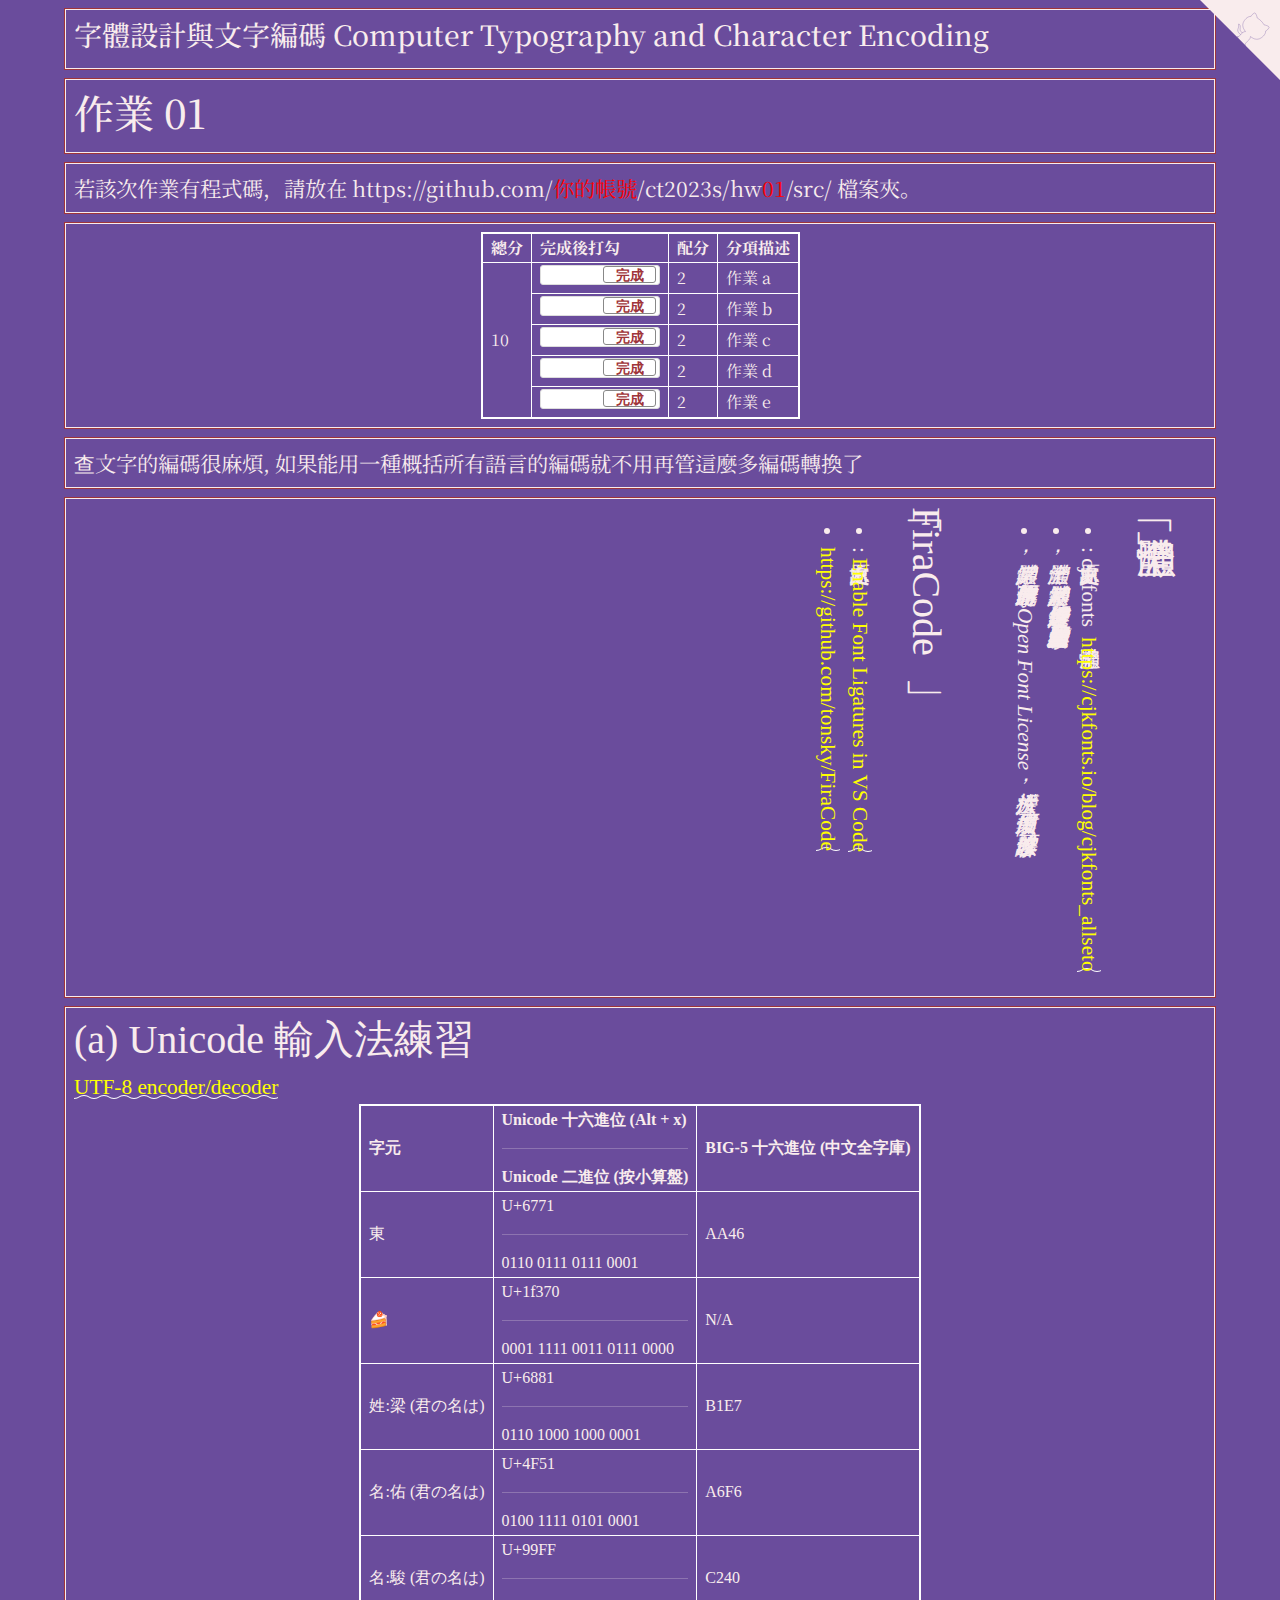
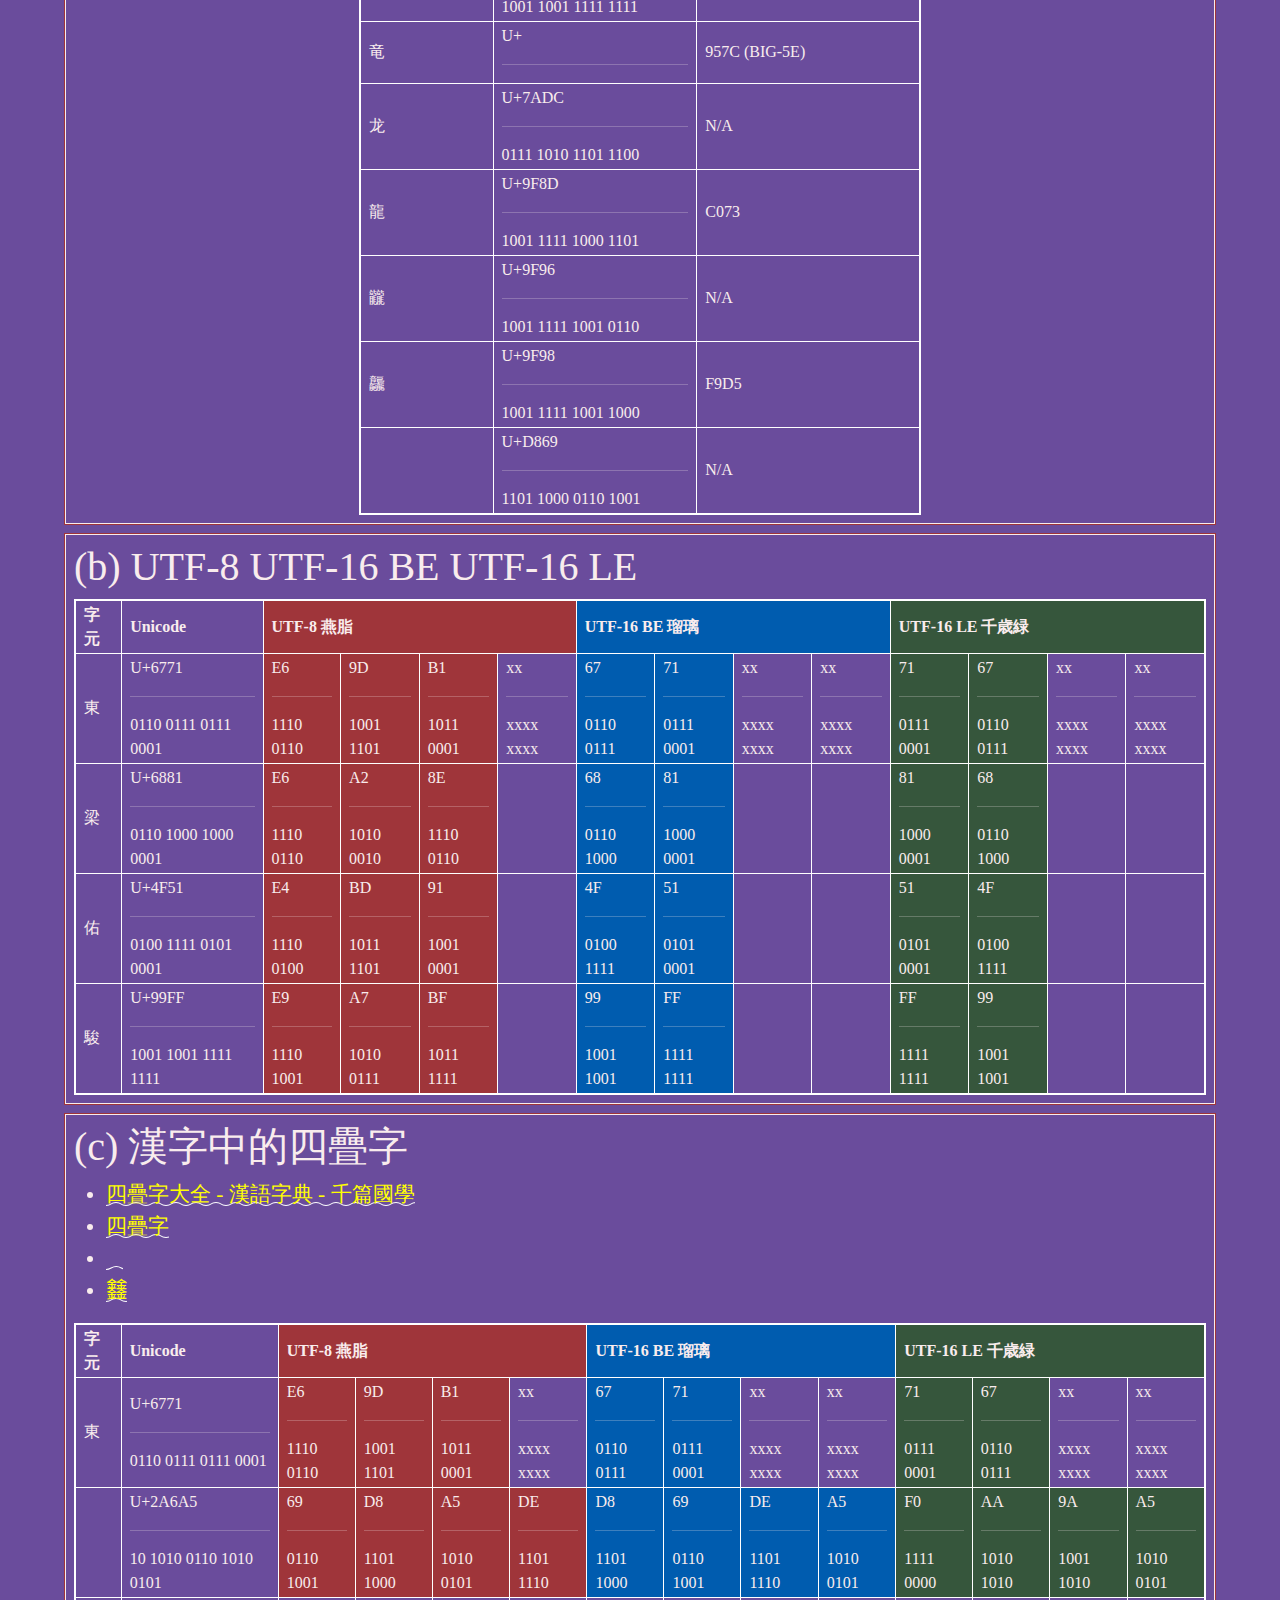
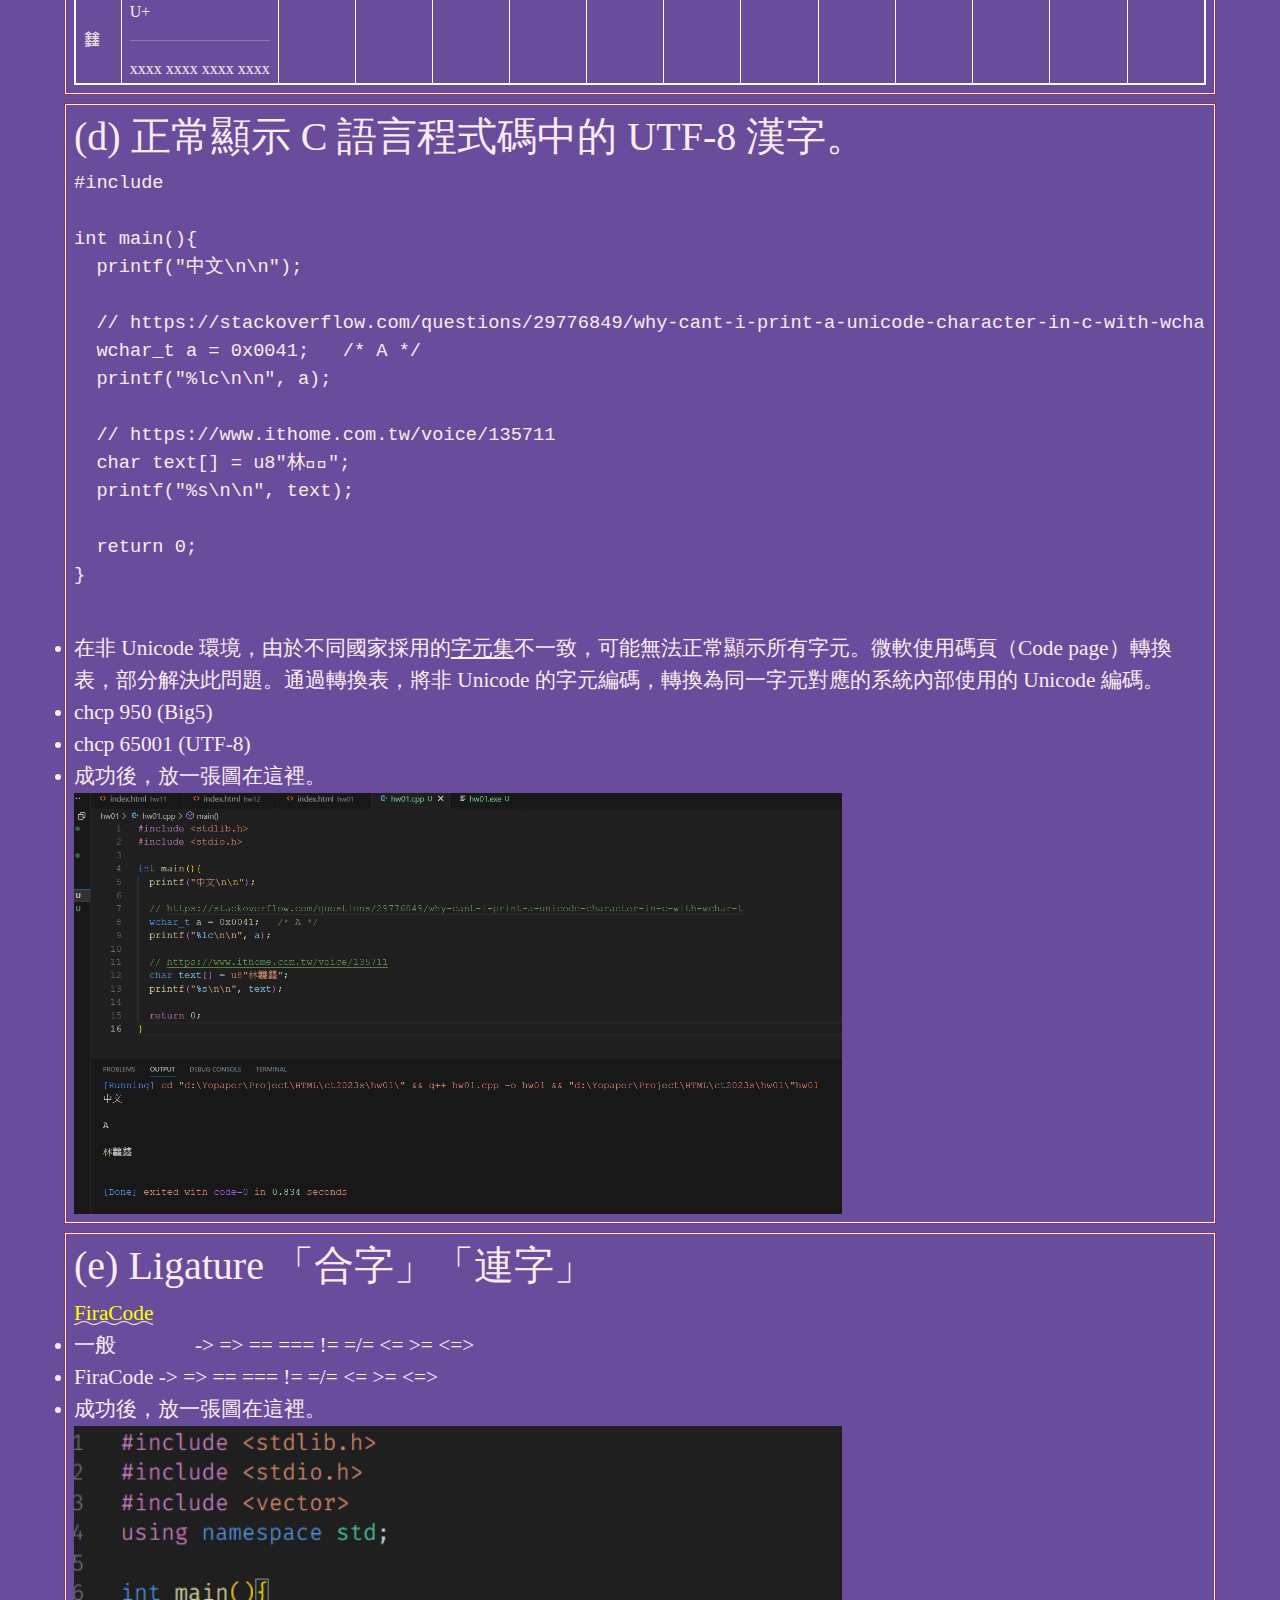
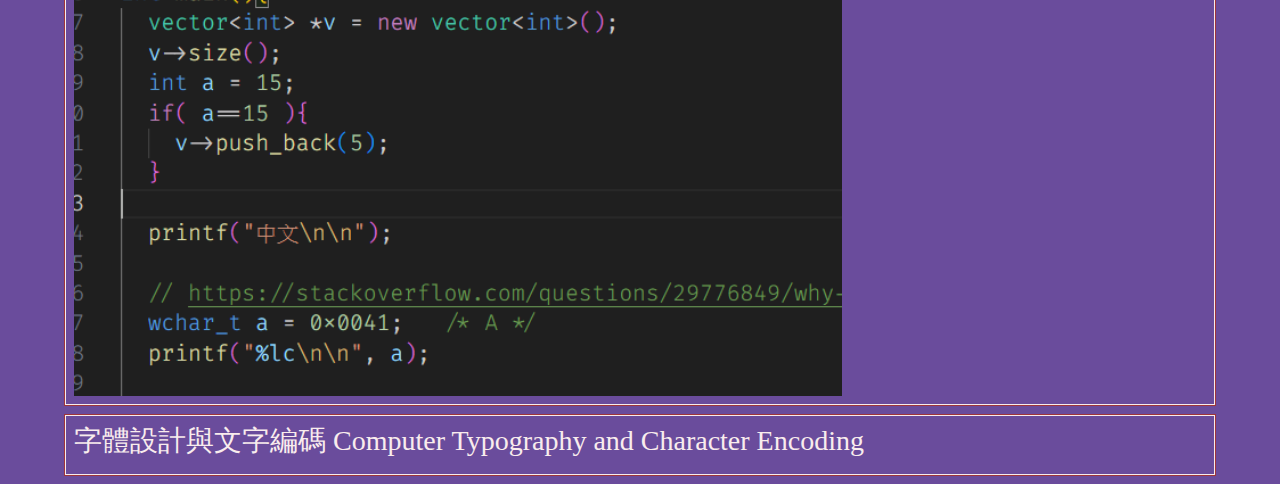
==== commit 0a4a9492: "HW01-2023-05-19-02" ====
--- a/hw01/index.html
+++ b/hw01/index.html
@@ -258,7 +258,7 @@
   <!-- ------------------------------------------------>
   <div class="row hw12">
     <div class="col-md-12 twenty">
-      心得報告 105 字。心得報告 105 字。心得報告 105 字。心得報告 105 字。心得報告 105 字。心得報告 105 字。心得報告 105 字。心得報告 105 字。心得報告 105 字。心得報告 105 字。心得報告 105 字。心得報告 105 字。心得報告 105 字。心得報告 105 字。心得報告 105 字。
+      查文字的編碼很麻煩, 如果能用一種概括所有語言的編碼就不用再管這麼多編碼轉換了
     </div>
   </div>
 
@@ -561,7 +561,7 @@
 
 
       <li>成功後，放一張圖在這裡。</li>
-      <img src="./index_files/d.png" width="768">
+      <img src="./hw-01-01.PNG" width="768">
     </div>
   </div>
 
@@ -575,7 +575,7 @@
       <li class="">一般 &nbsp;       ‌ ‍ -&gt; =&gt; == === != =/= &lt;= &gt;= &lt;=&gt; </li>
       <li class="FiraCode">FiraCode -&gt; =&gt; == === != =/= &lt;= &gt;= &lt;=&gt; </li>
       <li>成功後，放一張圖在這裡。</li>
-      <img src="./index_files/e.png" width="768">
+      <img src="./hw-01-02.PNG" width="768">
     </div>
   </div>
 
